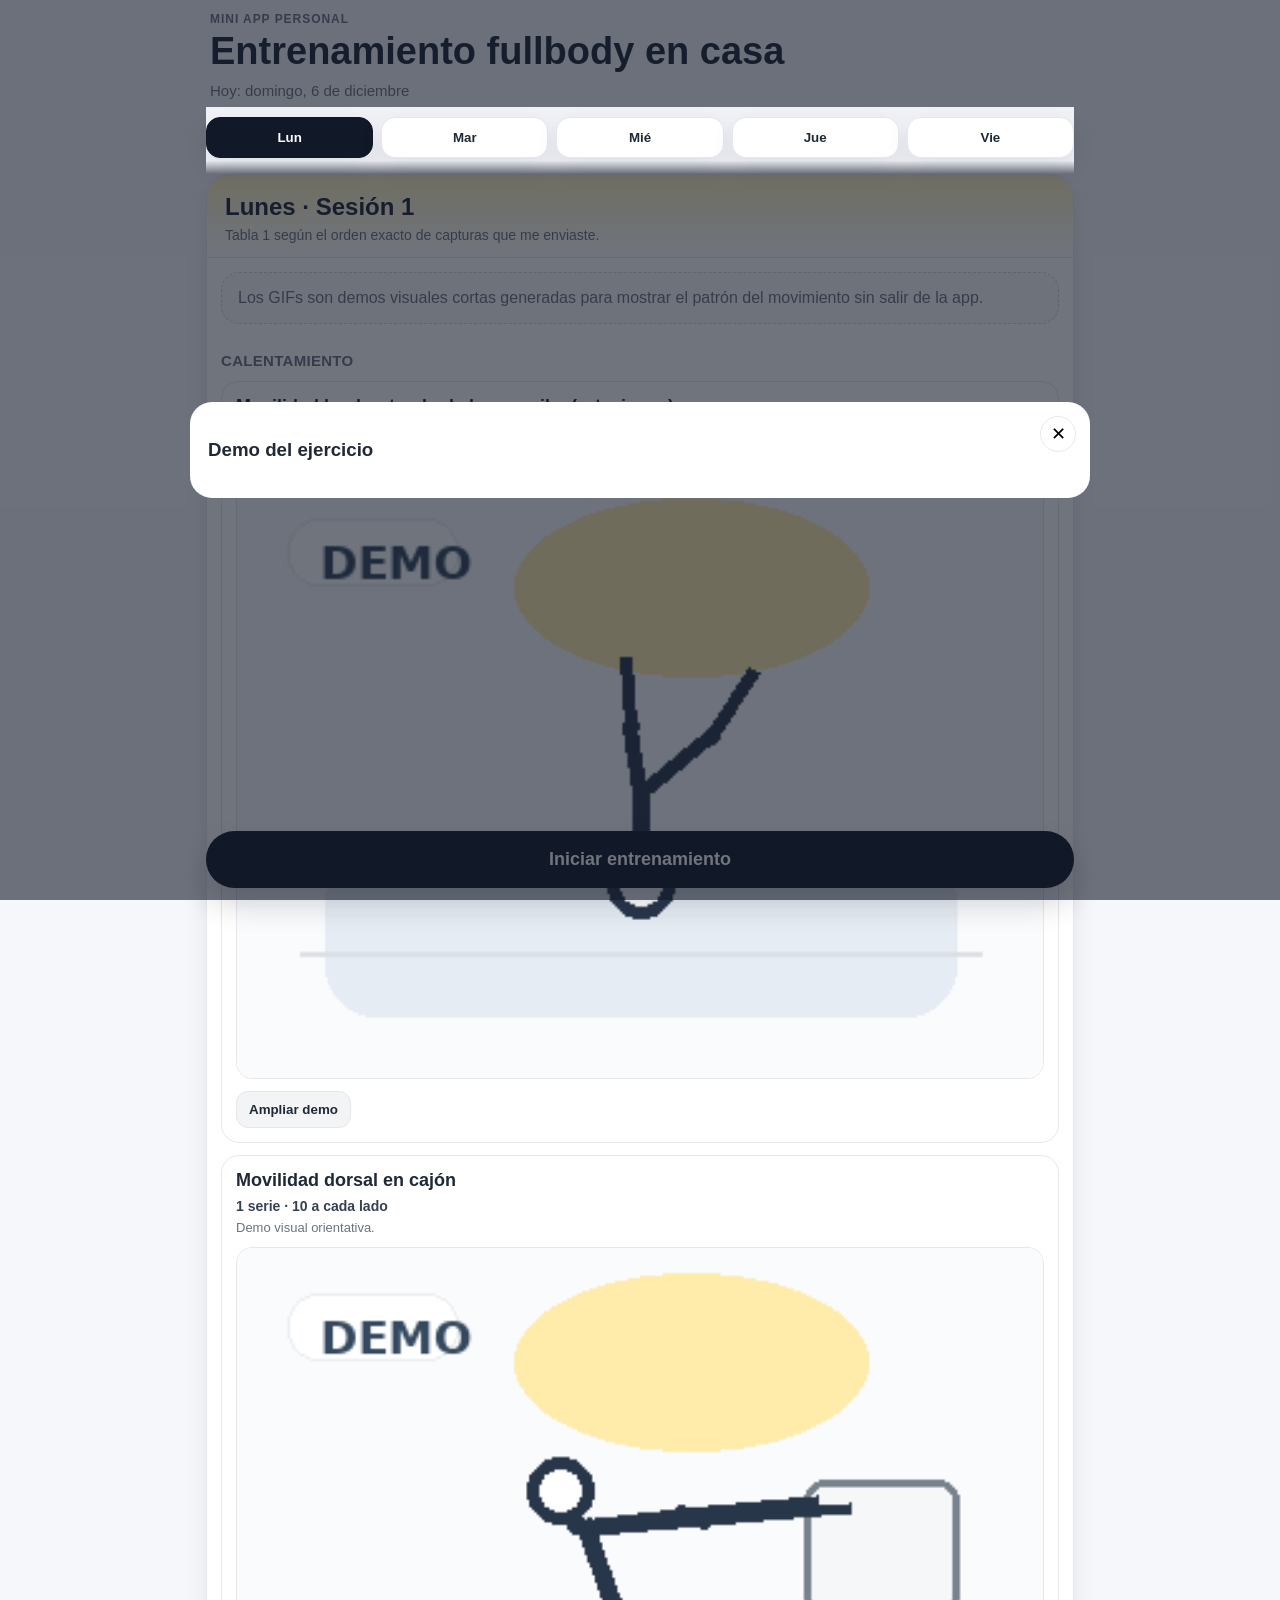
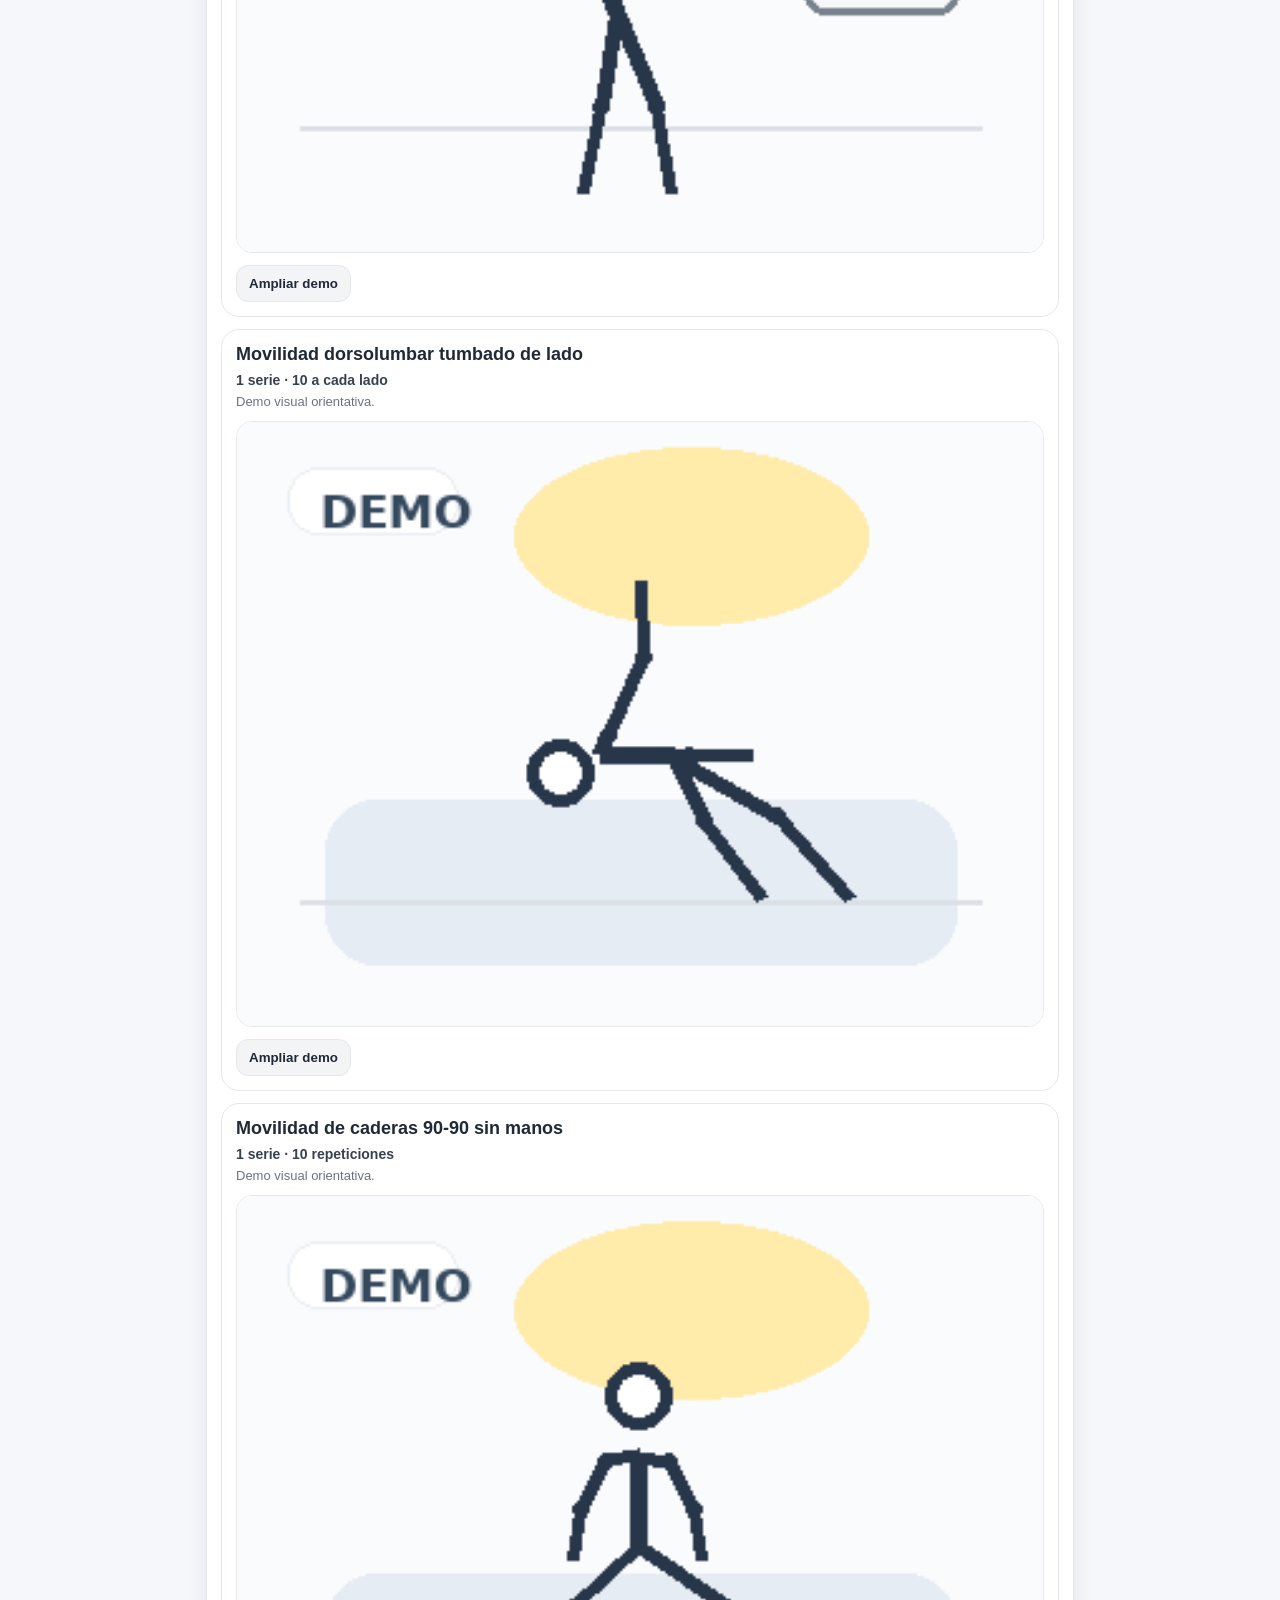
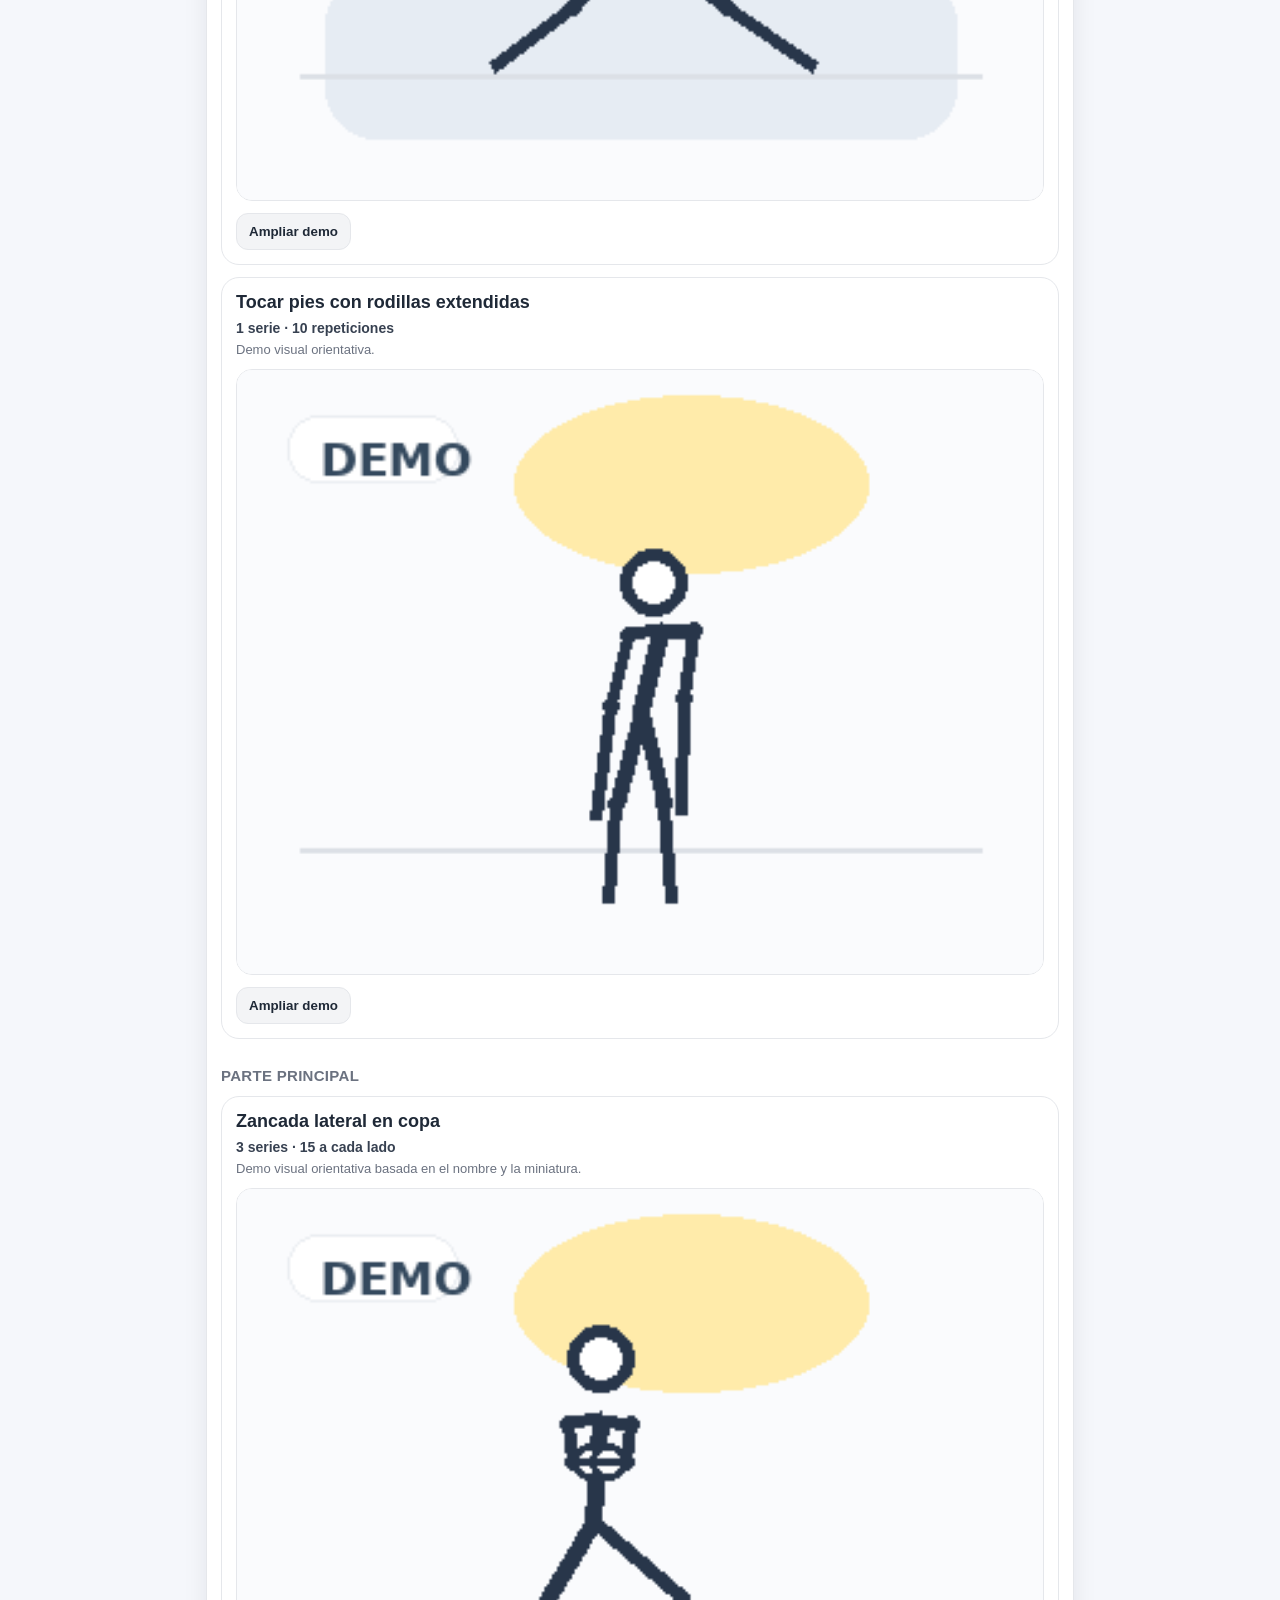
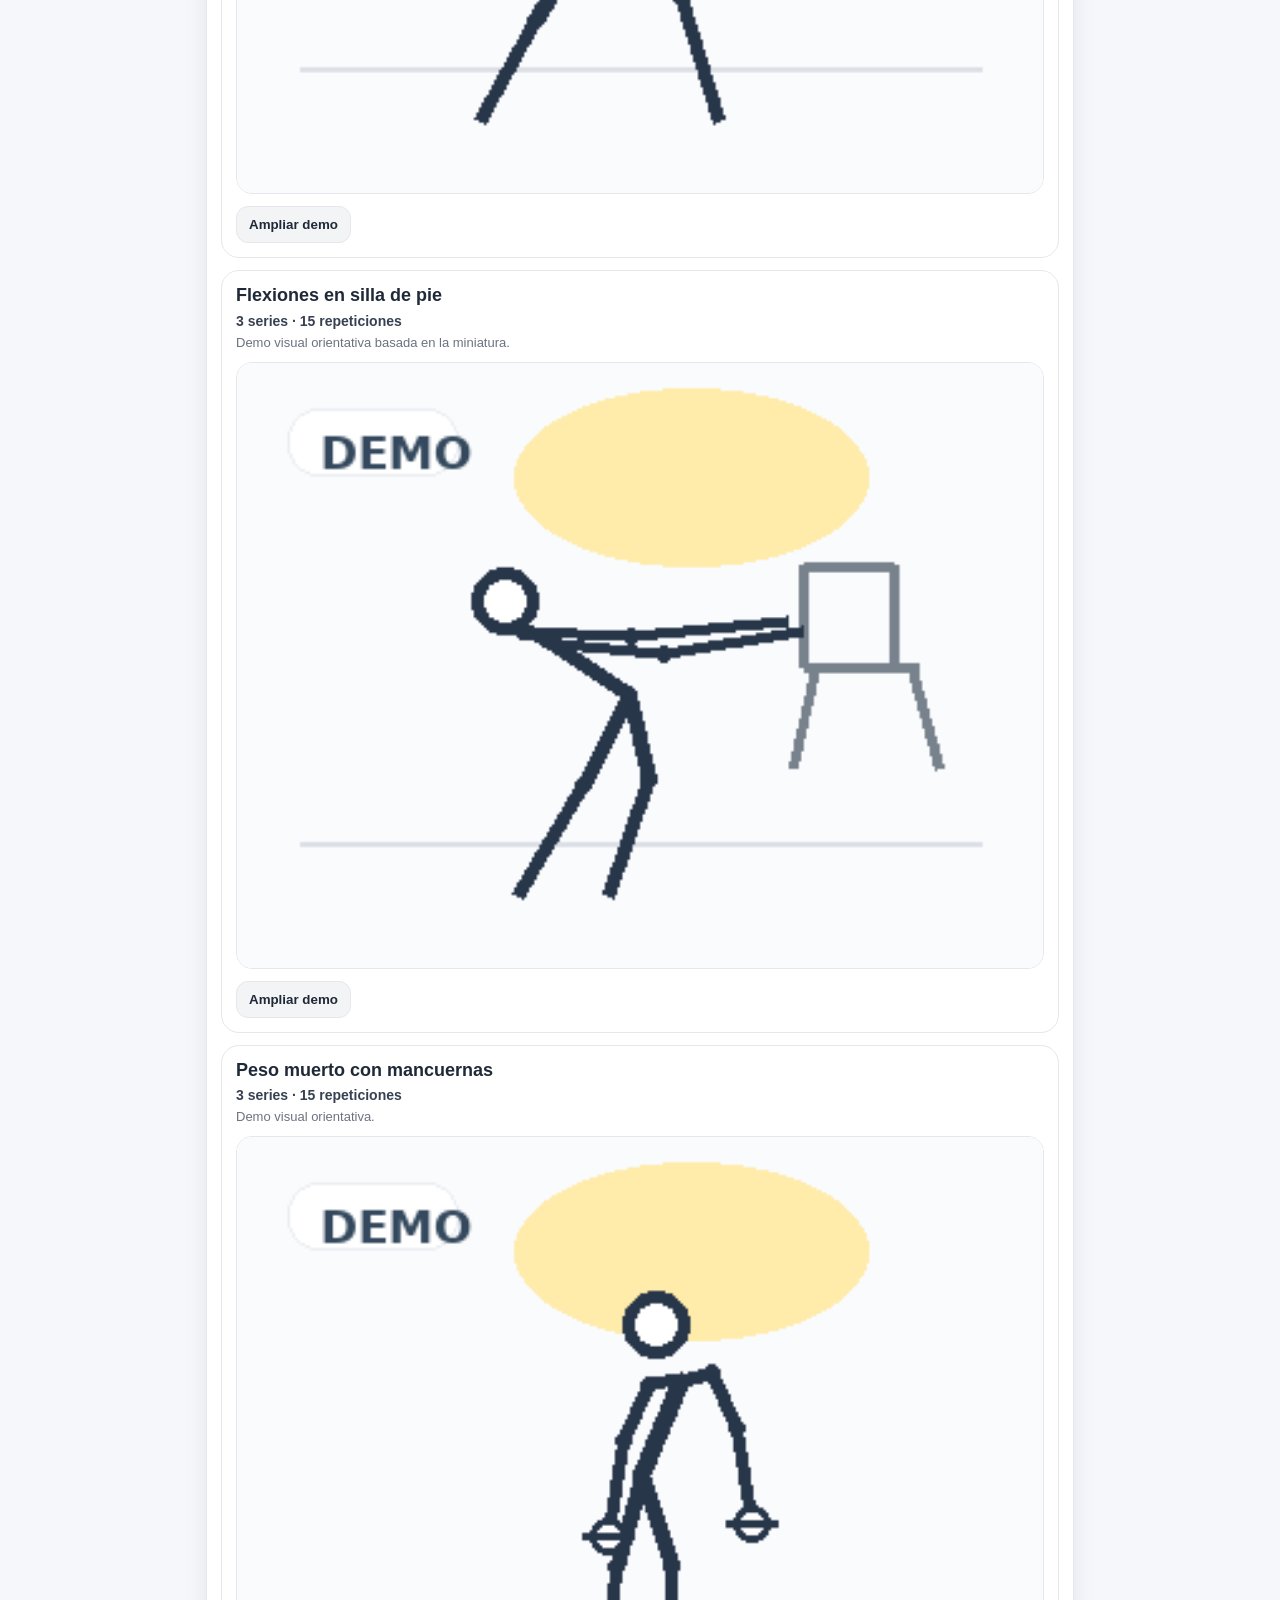
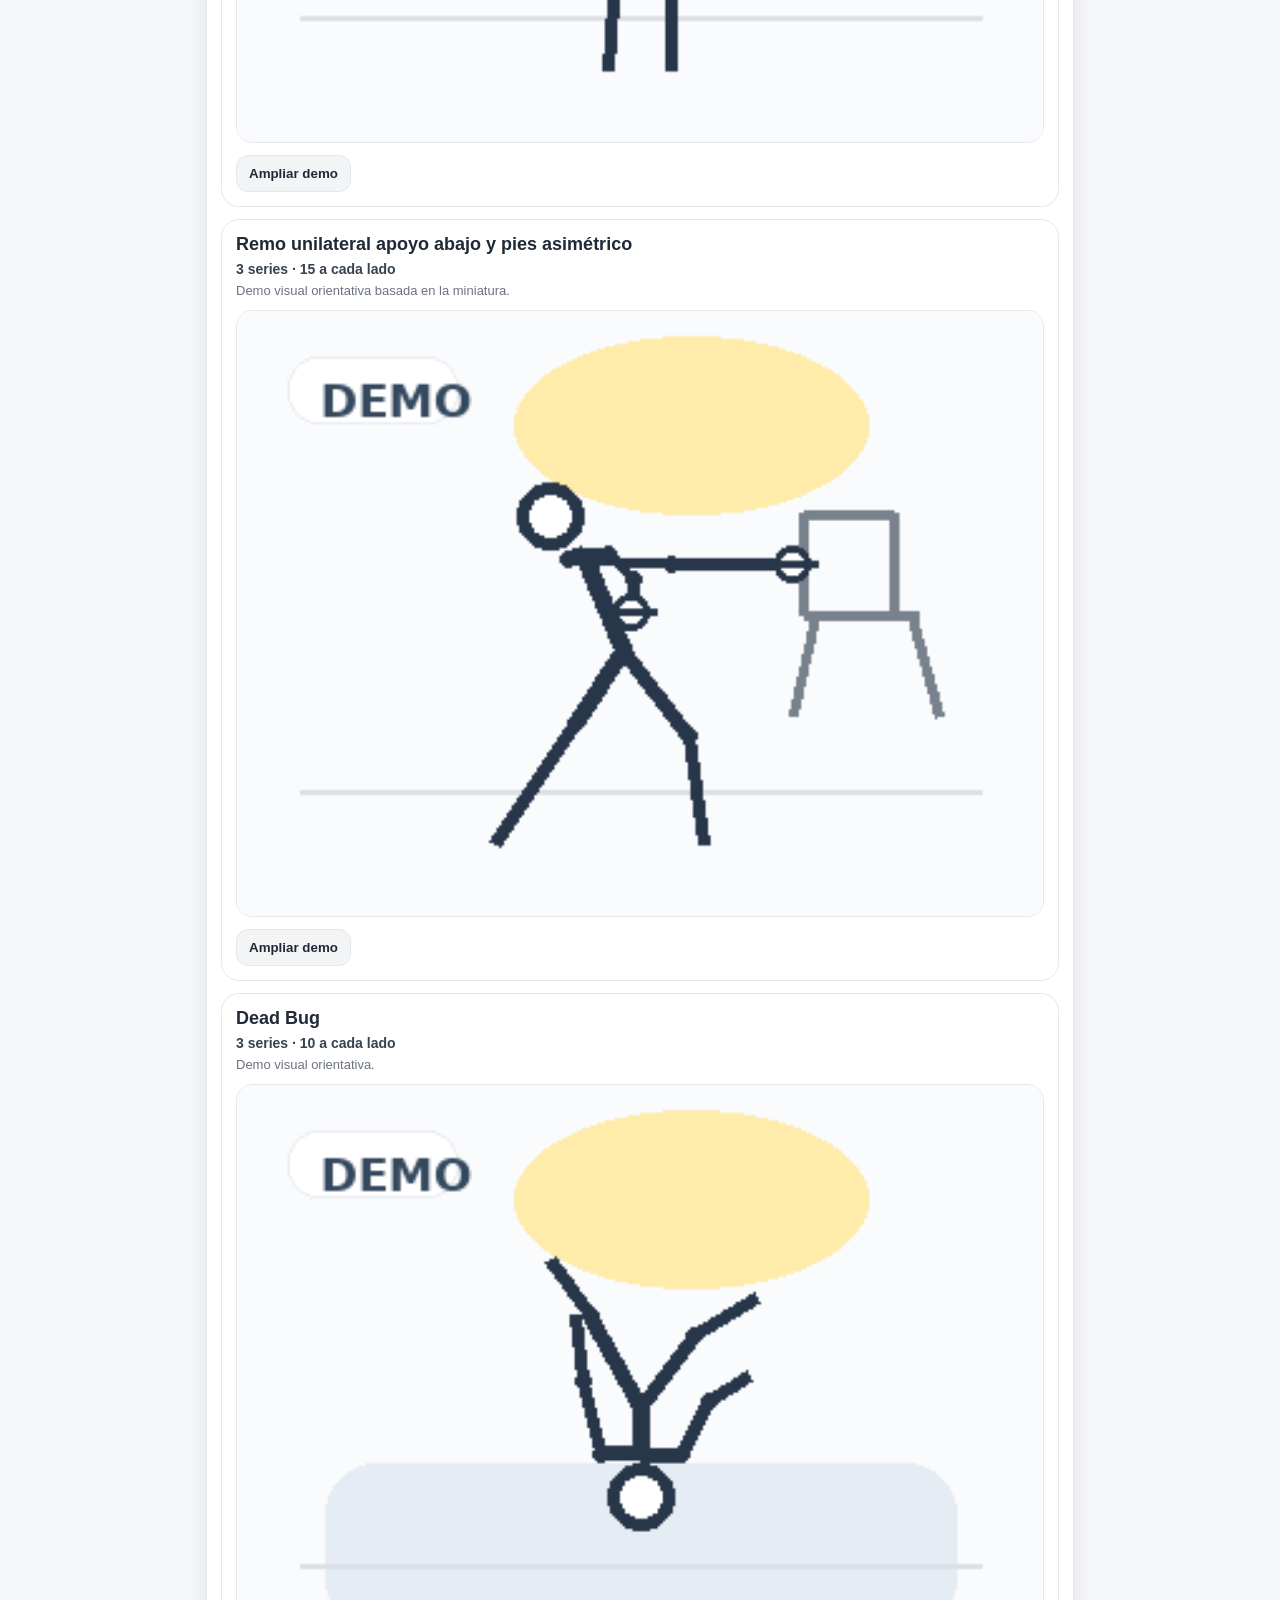
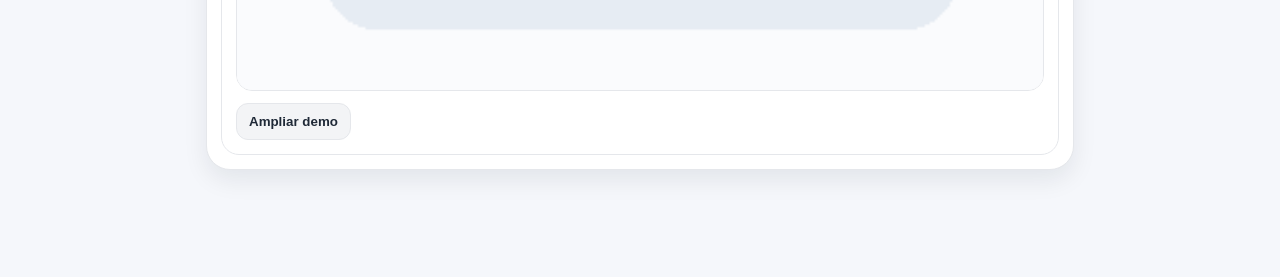
==== index.html @ 6d0a4221 "Primera versión de la app de entrenamiento Primera versión de la app de entrenamiento" ====
<!DOCTYPE html>
<html lang="es">
<head>
  <meta charset="UTF-8" />
  <meta name="viewport" content="width=device-width, initial-scale=1.0, viewport-fit=cover" />
  <meta name="theme-color" content="#111827" />
  <title>Entrenamiento Fullbody</title>
  <link rel="manifest" href="manifest.json" />
  <link rel="stylesheet" href="styles.css" />
</head>
<body>
  <div class="app-shell">
    <header class="topbar">
      <div>
        <p class="eyebrow">Mini app personal</p>
        <h1>Entrenamiento fullbody en casa</h1>
        <p id="todayLabel" class="today-label"></p>
      </div>
    </header>

    <nav class="day-tabs" aria-label="Días de entrenamiento" id="dayTabs"></nav>

    <main id="content" class="content"></main>
  </div>

  <div id="modal" class="modal hidden" role="dialog" aria-modal="true" aria-labelledby="modalTitle">
    <div class="modal-card">
      <button id="closeModal" class="close-btn" aria-label="Cerrar">✕</button>
      <h3 id="modalTitle">Demo del ejercicio</h3>
      <div id="modalBody" class="modal-body"></div>
    </div>
  </div>

  <script src="data.js"></script>
  <script src="script.js"></script>
</body>
</html>
---- styles.css ----
:root {
  --bg: #f5f7fb;
  --card: #ffffff;
  --ink: #1f2937;
  --muted: #6b7280;
  --line: #e5e7eb;
  --primary: #111827;
  --primary-2: #374151;
  --accent: #fde68a;
  --pill: #f3f4f6;
  --success: #0f766e;
  --shadow: 0 10px 25px rgba(17, 24, 39, 0.08);
}

* { box-sizing: border-box; }
html, body { margin: 0; padding: 0; background: var(--bg); color: var(--ink); font-family: -apple-system, BlinkMacSystemFont, "SF Pro Text", "Segoe UI", sans-serif; }
body { min-height: 100vh; }

.app-shell {
  max-width: 900px;
  margin: 0 auto;
  padding: env(safe-area-inset-top) 16px calc(24px + env(safe-area-inset-bottom));
}

.topbar {
  padding: 12px 4px 8px;
}

.eyebrow {
  margin: 0 0 6px;
  font-size: 12px;
  font-weight: 700;
  text-transform: uppercase;
  letter-spacing: 0.08em;
  color: var(--muted);
}

h1 {
  margin: 0;
  font-size: clamp(28px, 4vw, 38px);
  line-height: 1.05;
}

.today-label {
  margin: 10px 0 0;
  color: var(--muted);
  font-size: 15px;
}

.day-tabs {
  display: grid;
  grid-template-columns: repeat(5, 1fr);
  gap: 8px;
  position: sticky;
  top: 0;
  z-index: 10;
  background: linear-gradient(180deg, rgba(245,247,251,0.96) 0%, rgba(245,247,251,0.96) 80%, rgba(245,247,251,0) 100%);
  padding: 10px 0 16px;
  backdrop-filter: blur(10px);
}

.day-tab {
  border: 1px solid var(--line);
  background: var(--card);
  color: var(--ink);
  border-radius: 14px;
  padding: 12px 8px;
  font-weight: 700;
  box-shadow: var(--shadow);
}

.day-tab.active {
  background: var(--primary);
  color: white;
  border-color: var(--primary);
}

.content {
  display: grid;
  gap: 16px;
}

.panel {
  background: var(--card);
  border: 1px solid var(--line);
  border-radius: 24px;
  box-shadow: var(--shadow);
  overflow: hidden;
}

.panel-header {
  padding: 18px 18px 14px;
  border-bottom: 1px solid var(--line);
  background: linear-gradient(180deg, rgba(253,230,138,0.55), rgba(253,230,138,0));
}

.panel-title {
  margin: 0;
  font-size: 24px;
}

.panel-subtitle {
  margin: 6px 0 0;
  color: var(--muted);
  font-size: 14px;
}

.section {
  padding: 14px;
}

.section-title {
  margin: 0 0 12px;
  font-size: 15px;
  letter-spacing: .02em;
  text-transform: uppercase;
  color: var(--muted);
}

.exercise-list {
  display: grid;
  gap: 12px;
}

.exercise-card {
  display: grid;
  grid-template-columns: 1fr auto;
  gap: 12px;
  background: #fff;
  border: 1px solid var(--line);
  border-radius: 18px;
  padding: 14px;
}

.exercise-title {
  margin: 0 0 6px;
  font-size: 18px;
  line-height: 1.2;
}

.exercise-meta {
  margin: 0;
  font-size: 14px;
  color: var(--primary-2);
  font-weight: 600;
}

.exercise-note {
  margin: 6px 0 0;
  color: var(--muted);
  font-size: 13px;
}

.exercise-actions {
  display: flex;
  flex-direction: column;
  gap: 8px;
  justify-content: center;
}

.btn {
  border: none;
  border-radius: 12px;
  padding: 10px 12px;
  font-weight: 700;
  cursor: pointer;
  text-decoration: none;
  text-align: center;
}

.btn-primary {
  background: var(--primary);
  color: white;
}

.btn-secondary {
  background: var(--pill);
  color: var(--ink);
  border: 1px solid var(--line);
}

.note-card {
  padding: 16px;
  border: 1px dashed #d1d5db;
  border-radius: 18px;
  background: #fafafa;
  color: var(--muted);
}

.footer-cta {
  position: sticky;
  bottom: 12px;
  width: 100%;
  padding: 18px;
  margin-top: 10px;
  border-radius: 999px;
  background: var(--primary);
  color: white;
  font-size: 18px;
  font-weight: 800;
  border: 0;
  box-shadow: 0 16px 30px rgba(17, 24, 39, 0.18);
}

.hidden { display: none; }
.modal {
  position: fixed;
  inset: 0;
  background: rgba(17, 24, 39, 0.6);
  display: grid;
  place-items: center;
  padding: 20px;
}
.modal-card {
  width: min(900px, 100%);
  max-height: 90vh;
  overflow: auto;
  background: white;
  border-radius: 22px;
  padding: 18px;
  position: relative;
}
.close-btn {
  position: absolute;
  right: 14px;
  top: 14px;
  width: 36px;
  height: 36px;
  border-radius: 999px;
  border: 1px solid var(--line);
  background: white;
  font-size: 18px;
}
.modal-body iframe {
  width: 100%;
  aspect-ratio: 16 / 9;
  border: 0;
  border-radius: 16px;
}
.modal-body p { color: var(--muted); }
.modal-links {
  display: flex;
  gap: 12px;
  flex-wrap: wrap;
}

@media (min-width: 768px) {
  .section.two-col {
    display: grid;
    grid-template-columns: 1fr 1fr;
    gap: 18px;
    align-items: start;
  }
}


.exercise-card.single-col { grid-template-columns: 1fr; }
.row-actions { flex-direction: row; justify-content: flex-start; }
.demo-wrap {
  width: 100%;
  background: #f8fafc;
  border: 1px solid var(--line);
  border-radius: 16px;
  overflow: hidden;
}
.exercise-demo {
  display: block;
  width: 100%;
  height: auto;
  aspect-ratio: 4 / 3;
  object-fit: cover;
  background: #f8fafc;
}
.exercise-demo.large { aspect-ratio: 4 / 3; max-height: 70vh; object-fit: contain; }
.large-demo { margin-bottom: 14px; }
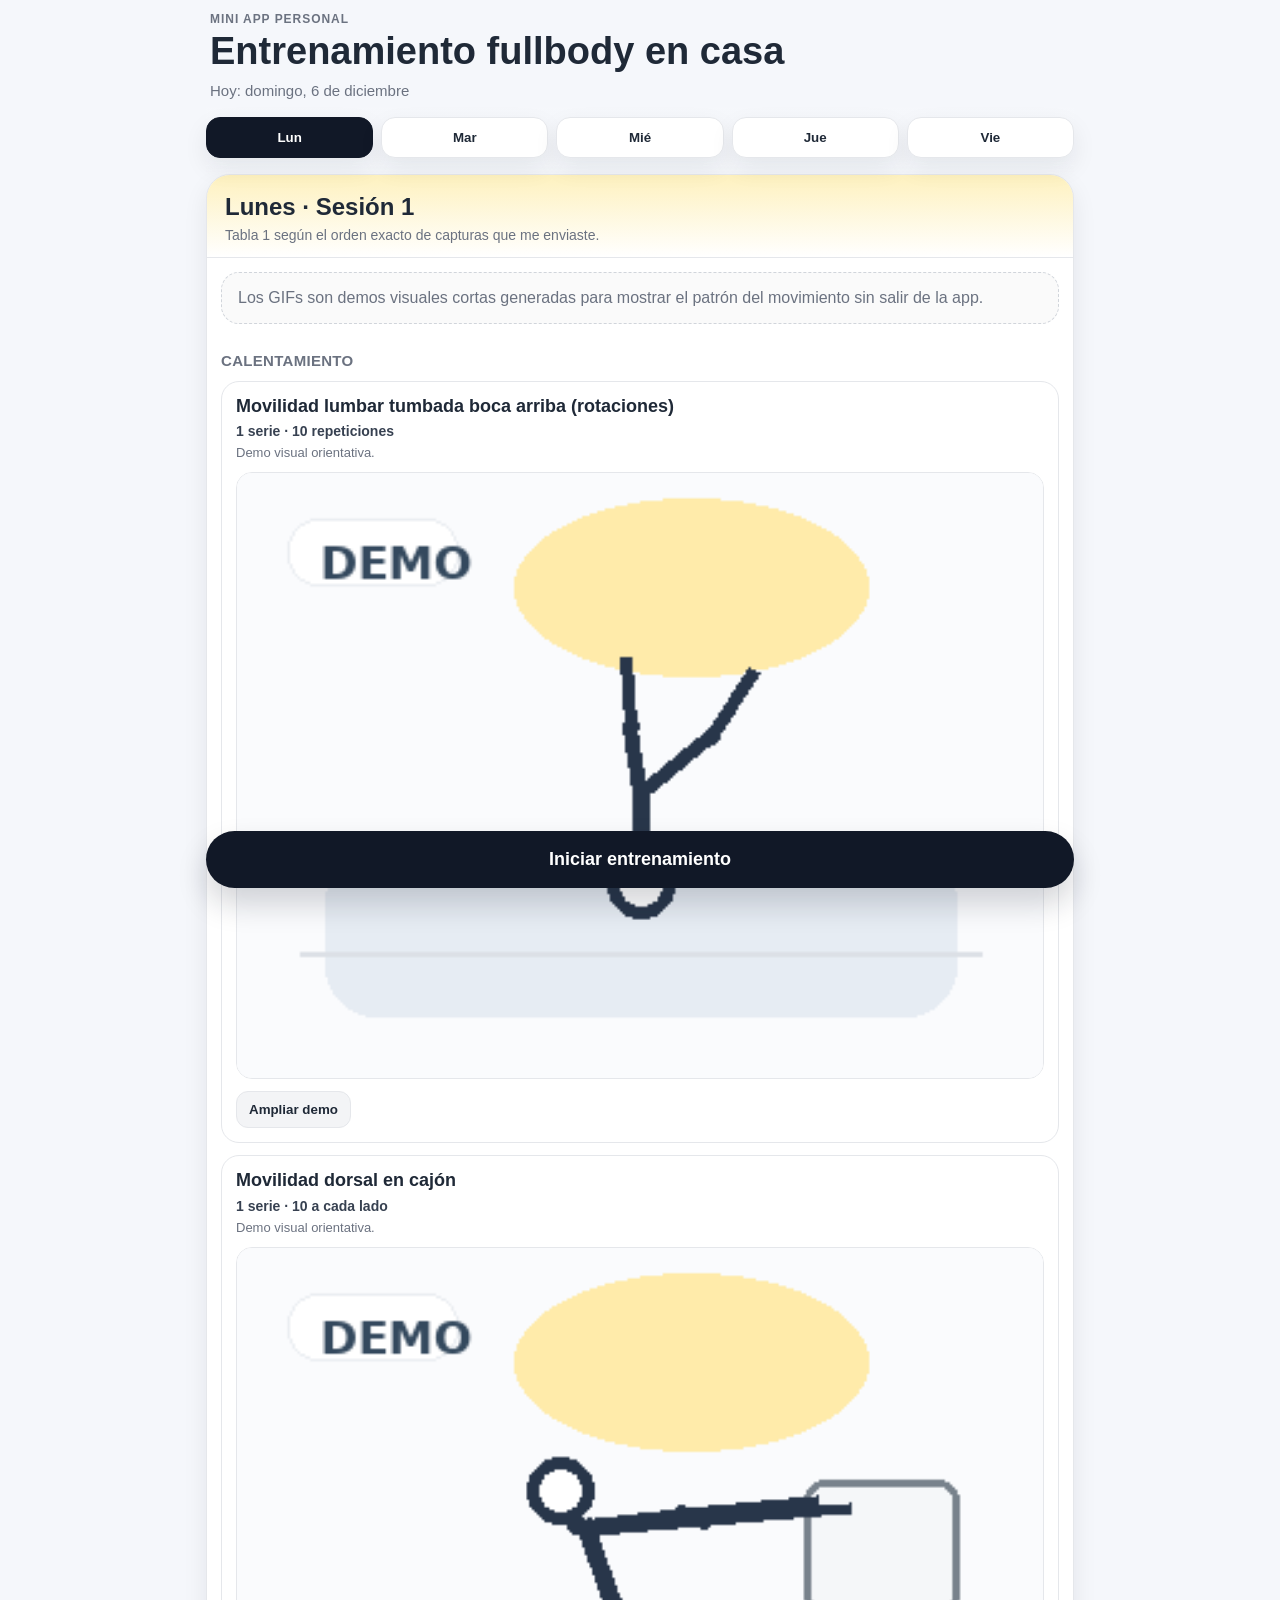
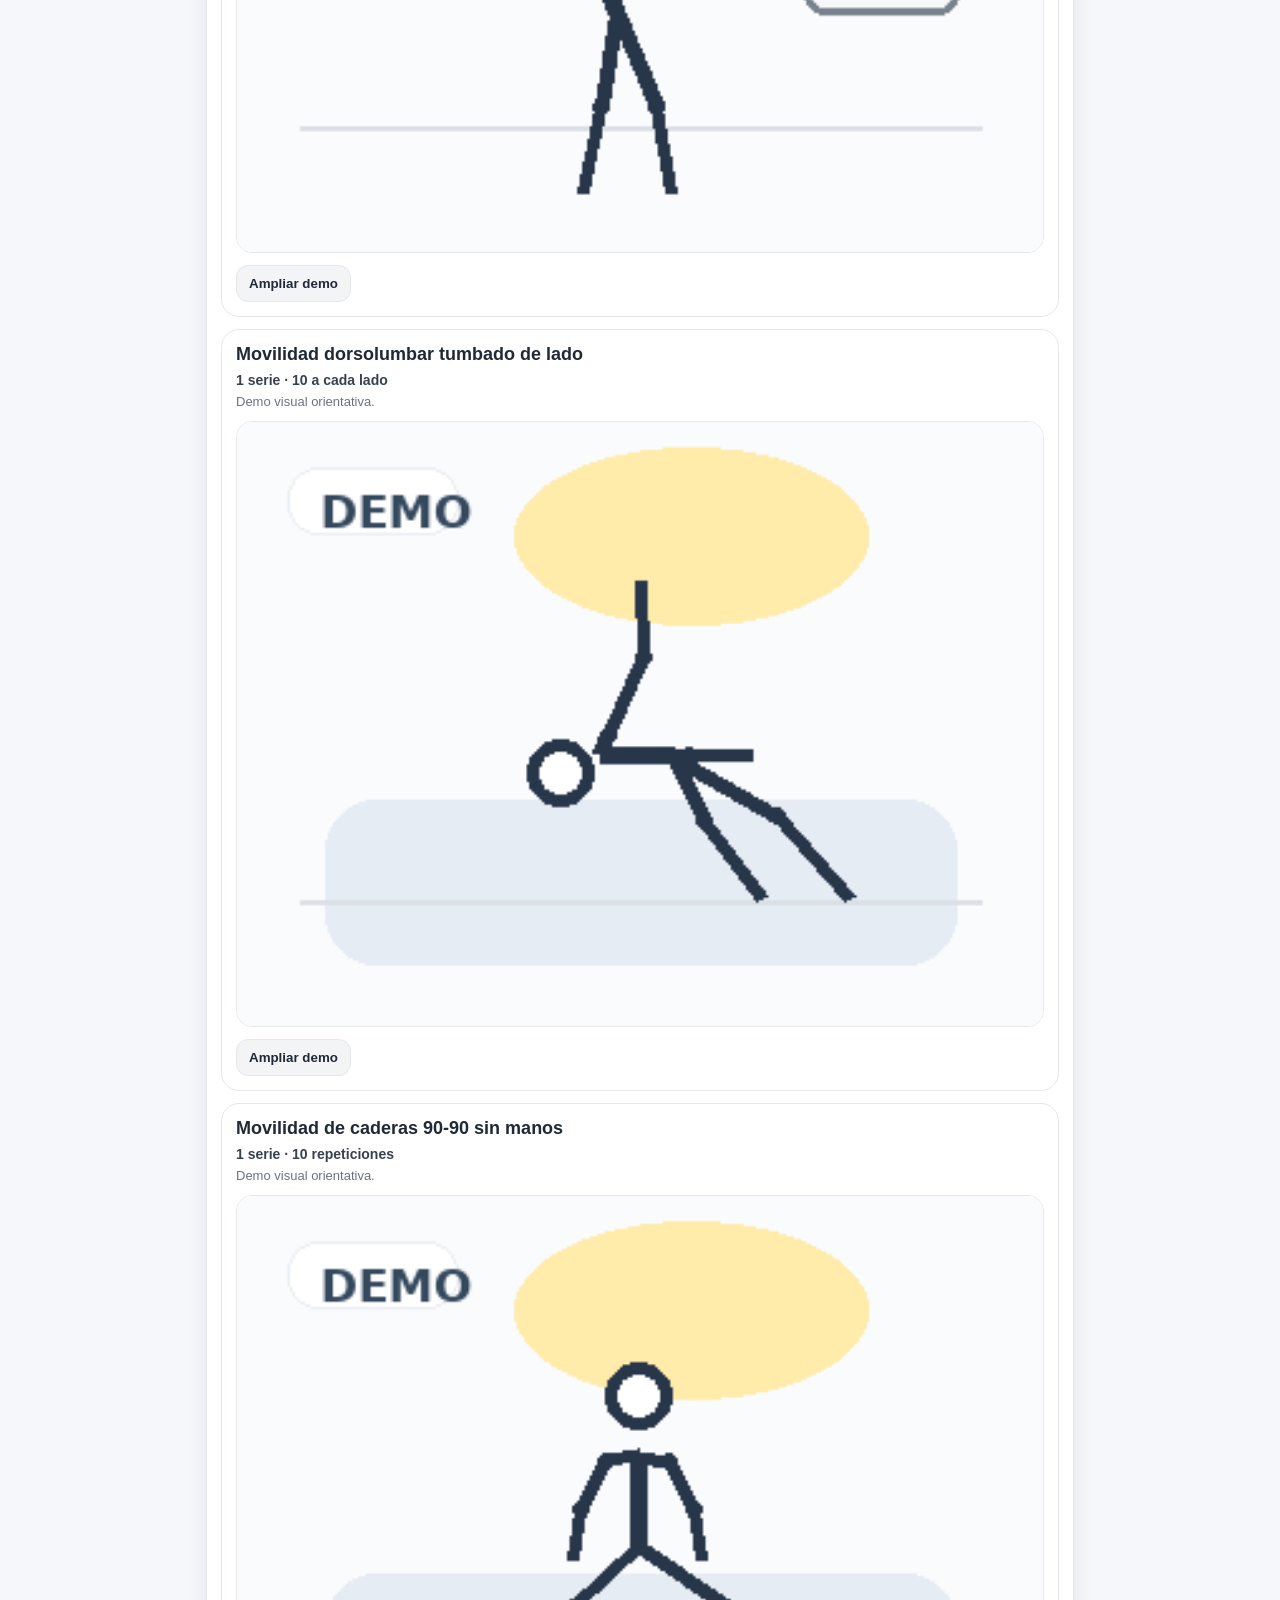
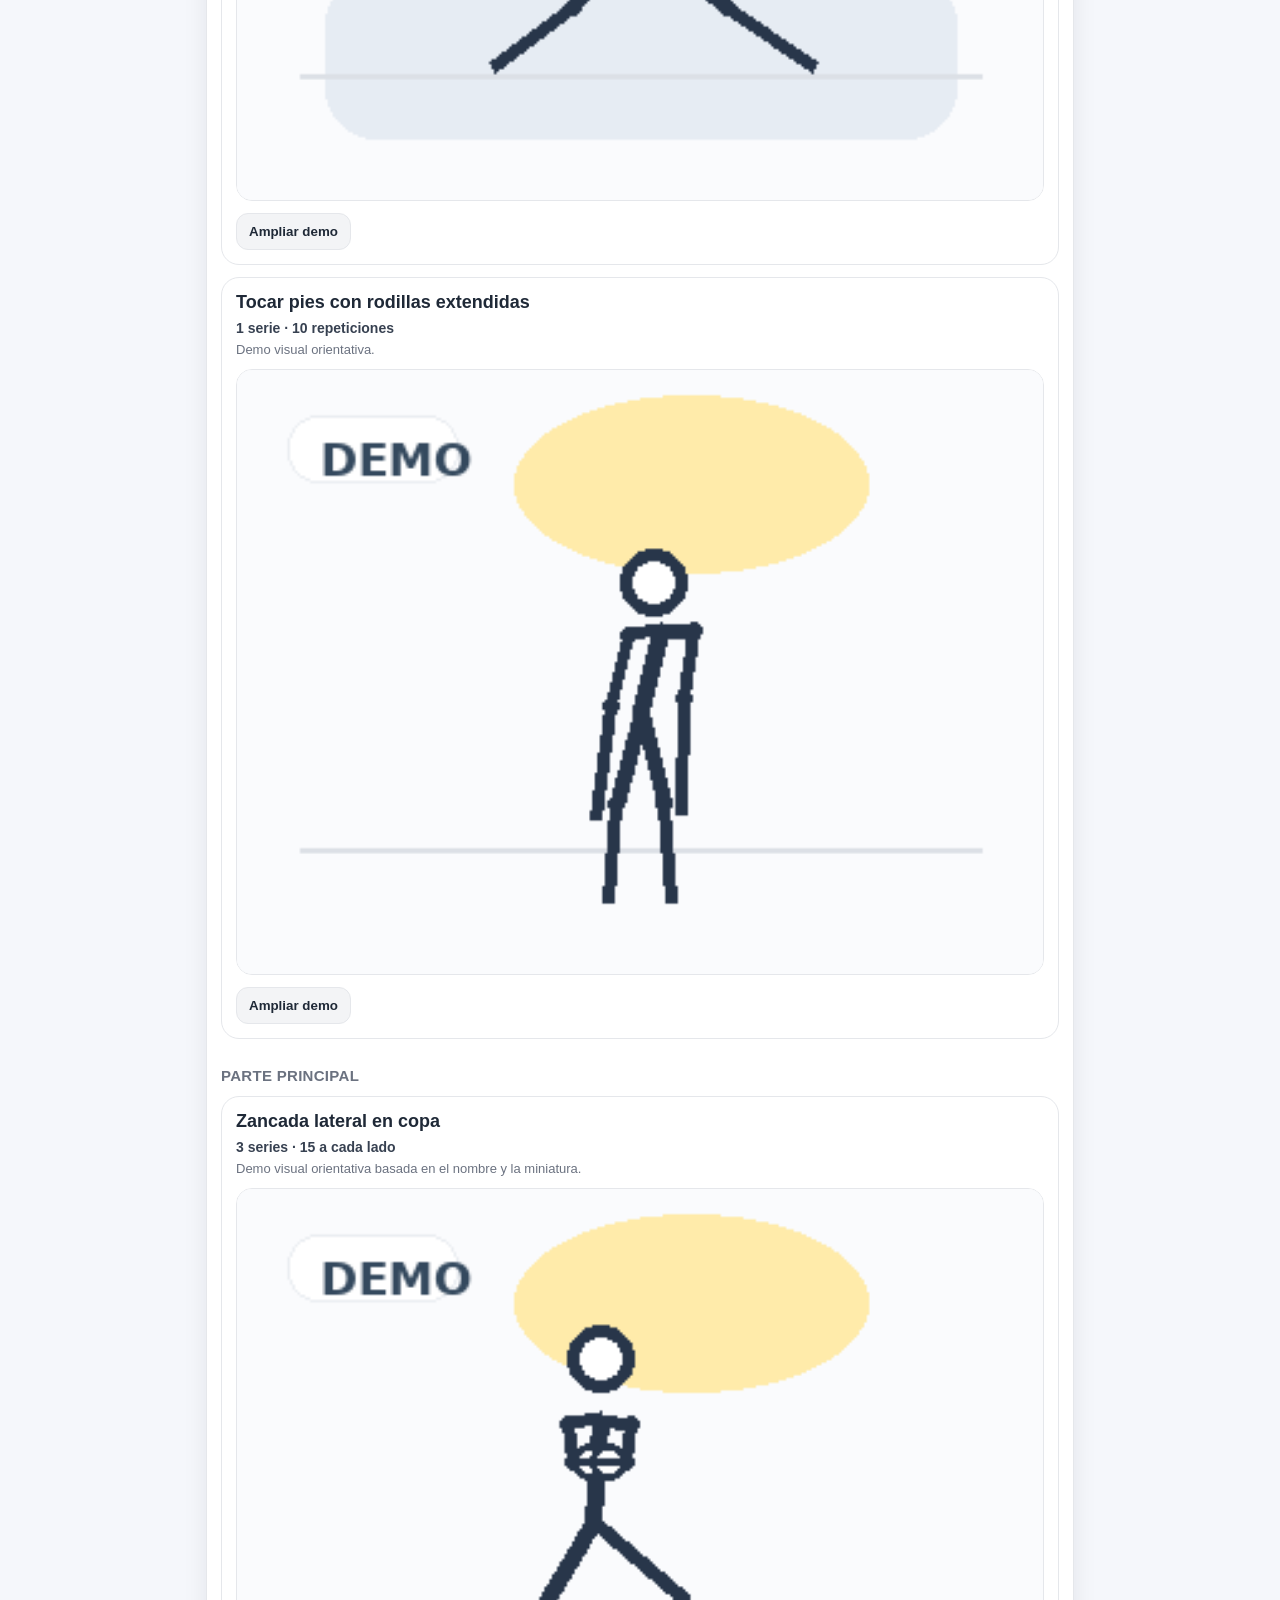
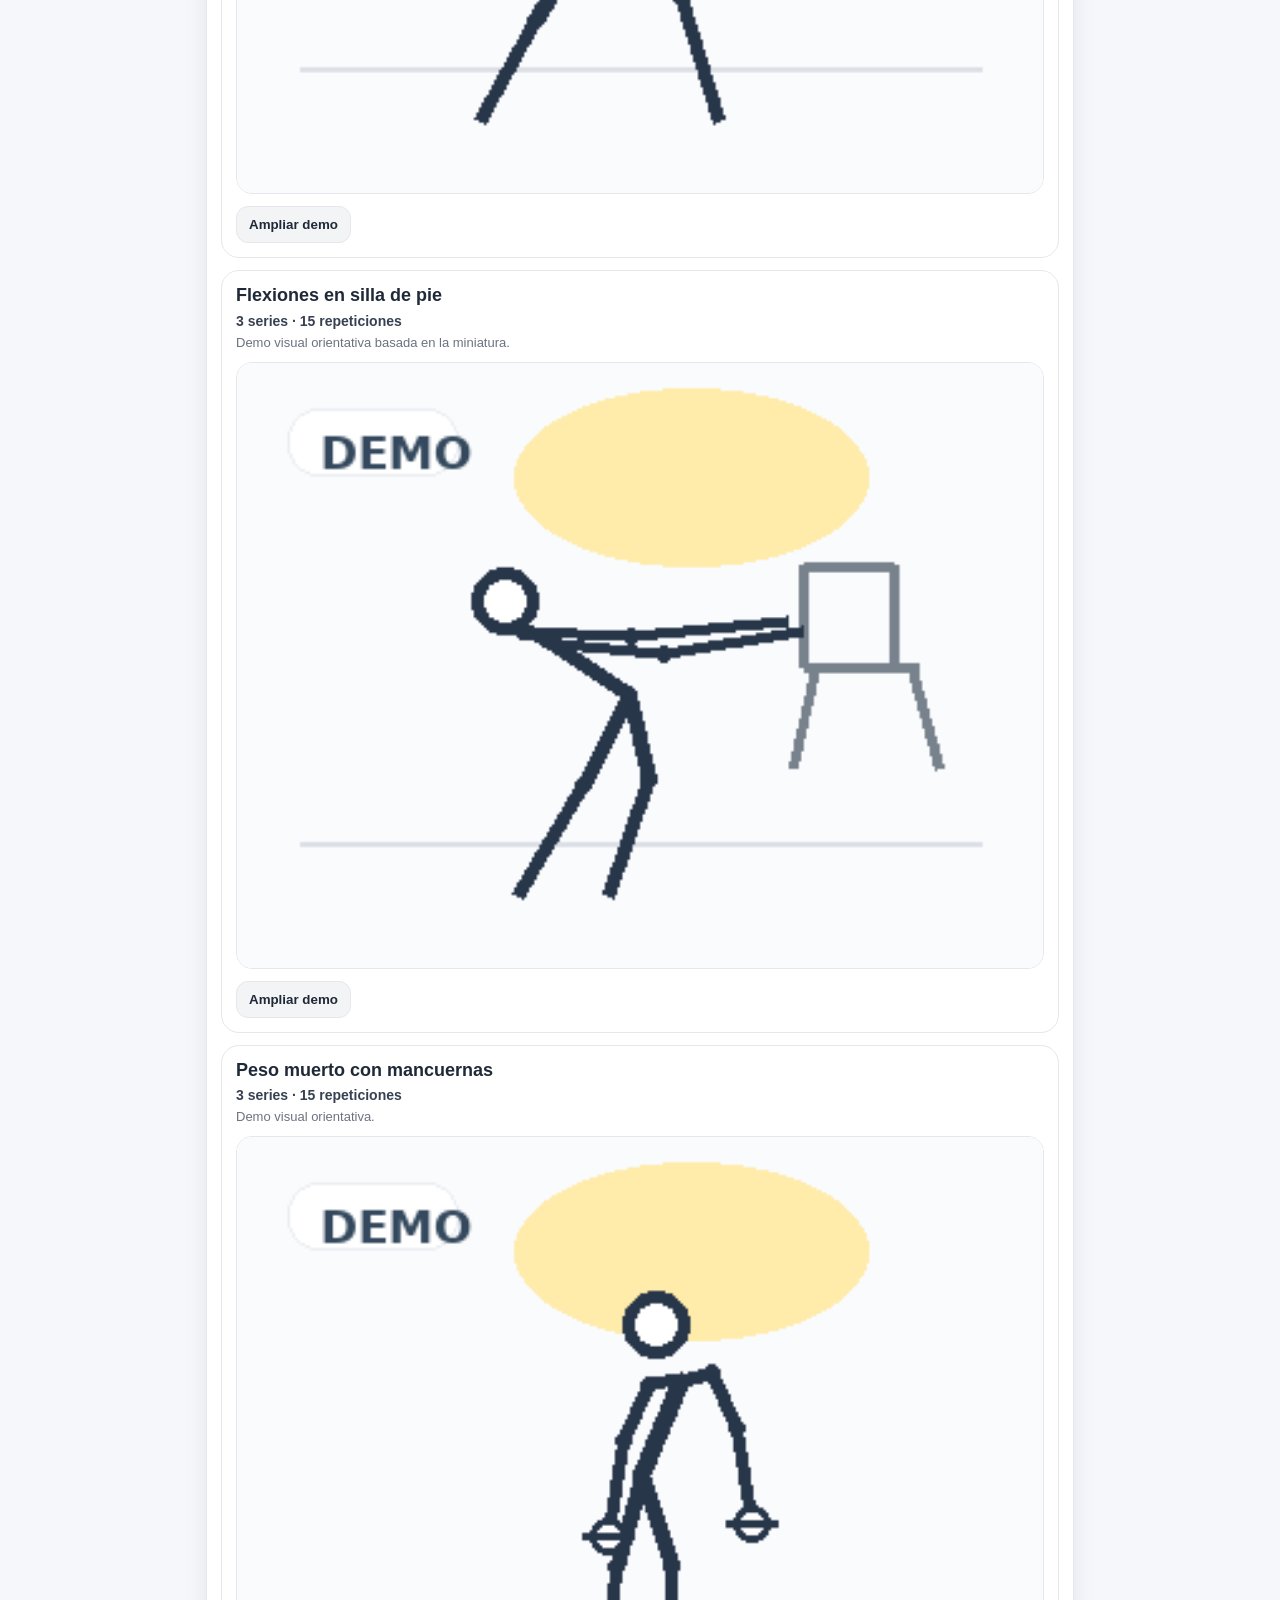
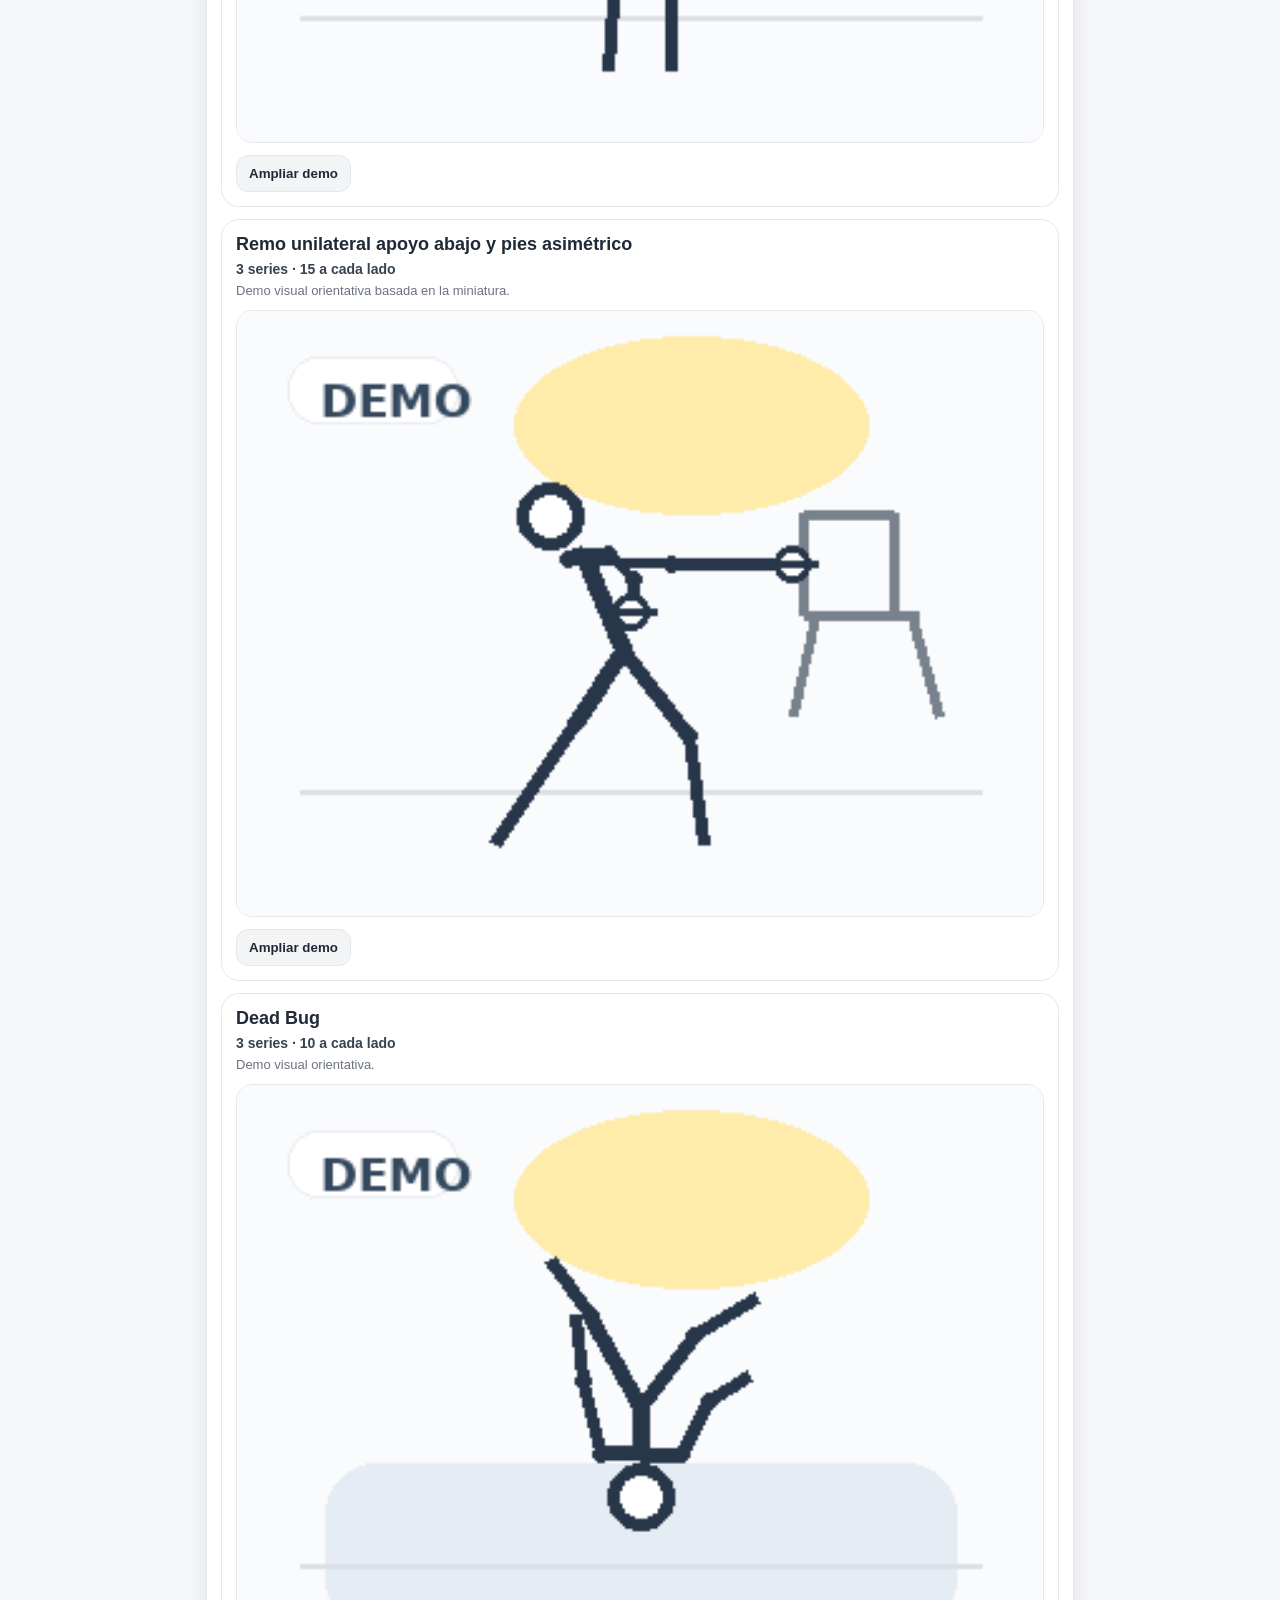
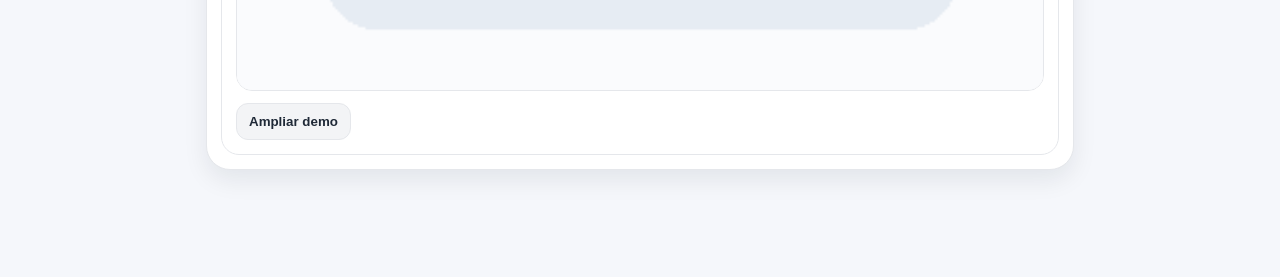
==== commit 2591fb9a: "Solución definitiva de caché y modal" ====
--- a/index.html
+++ b/index.html
@@ -6,7 +6,12 @@
   <meta name="theme-color" content="#111827" />
   <title>Entrenamiento Fullbody</title>
   <link rel="manifest" href="manifest.json" />
-  <link rel="stylesheet" href="styles.css" />
+  <link rel="stylesheet" href="styles.css?v=20260904-3" />
+
+  <style>
+    .modal.hidden { display: none !important; }
+  </style>
+
 </head>
 <body>
   <div class="app-shell">
@@ -31,7 +36,7 @@
     </div>
   </div>
 
-  <script src="data.js"></script>
-  <script src="script.js"></script>
+  <script src="data.js?v=20260904-3"></script>
+  <script src="script.js?v=20260904-3"></script>
 </body>
 </html>
--- a/styles.css
+++ b/styles.css
@@ -273,3 +273,9 @@
 }
 .exercise-demo.large { aspect-ratio: 4 / 3; max-height: 70vh; object-fit: contain; }
 .large-demo { margin-bottom: 14px; }
+
+/* FIX: el modal debe quedar oculto mientras tenga la clase hidden.
+   Esta regla va al final para tener prioridad sobre .modal { display: grid; }. */
+.modal.hidden {
+  display: none !important;
+}
